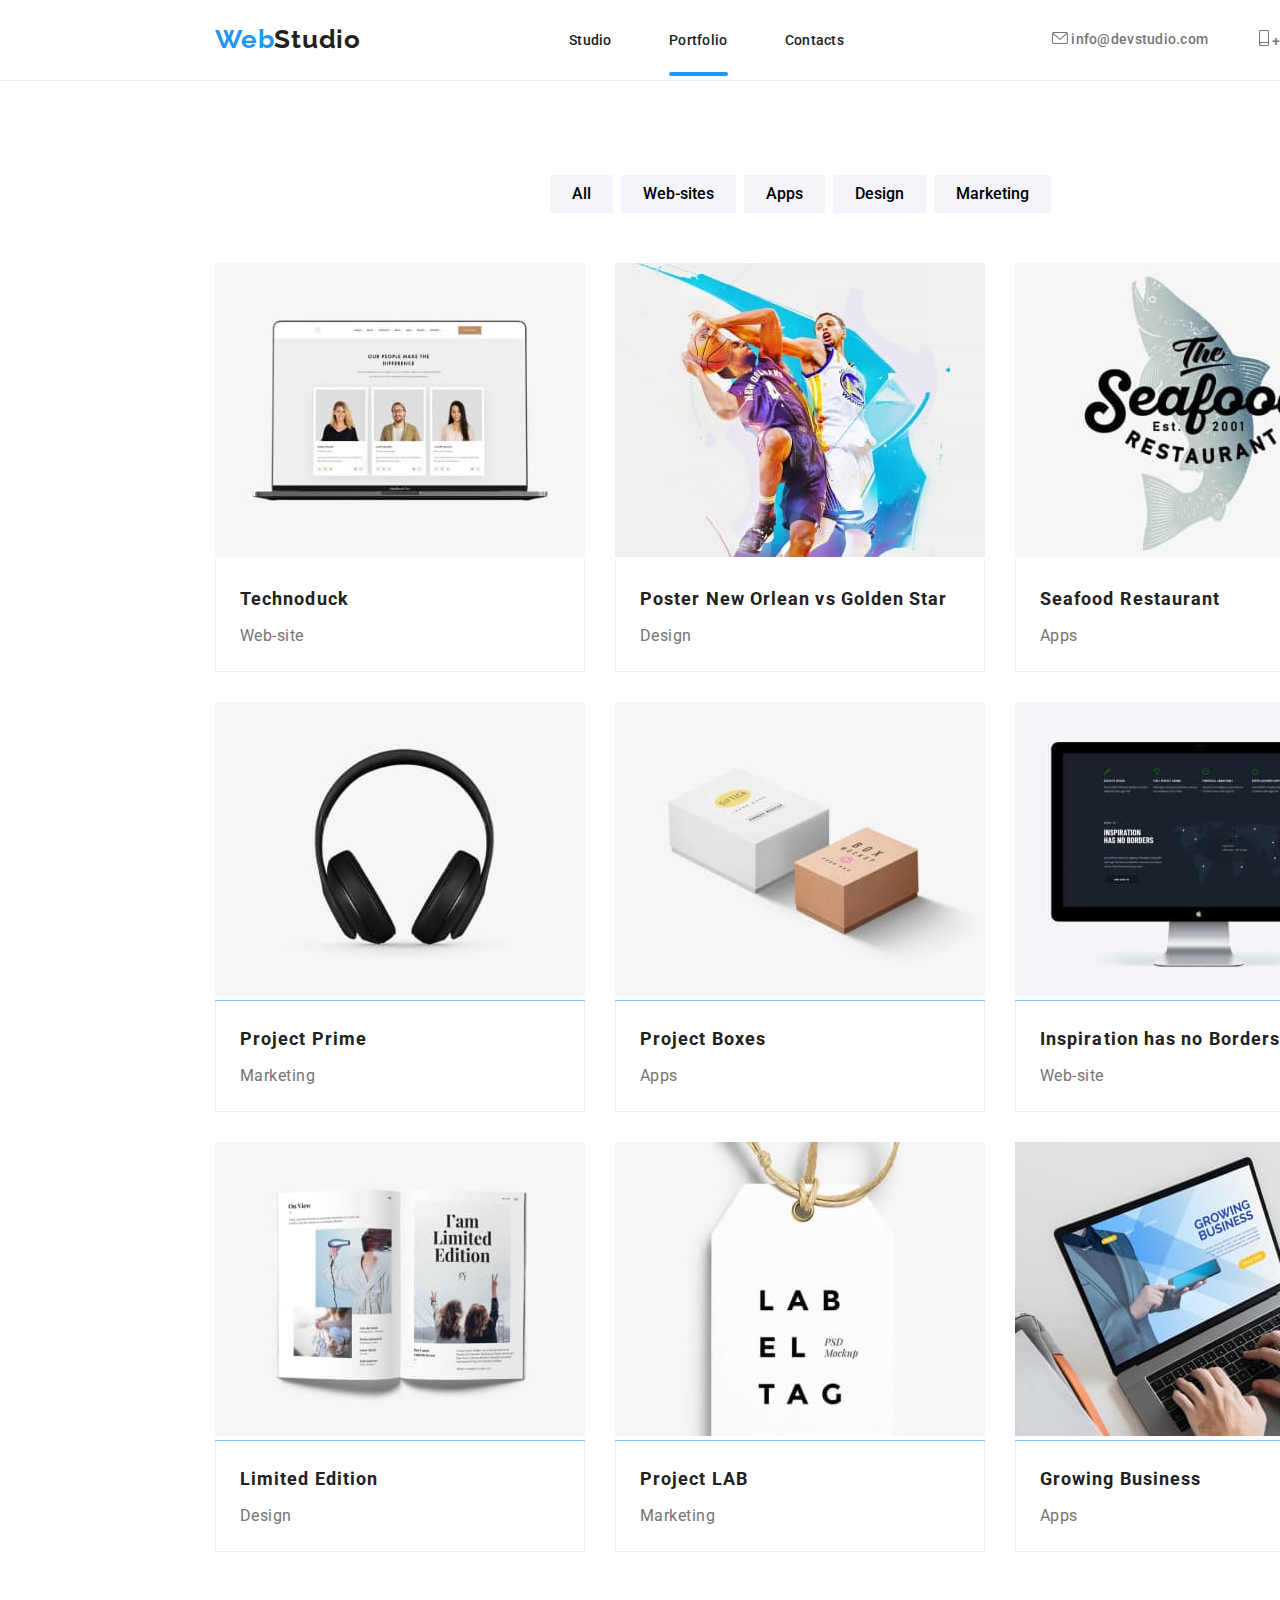
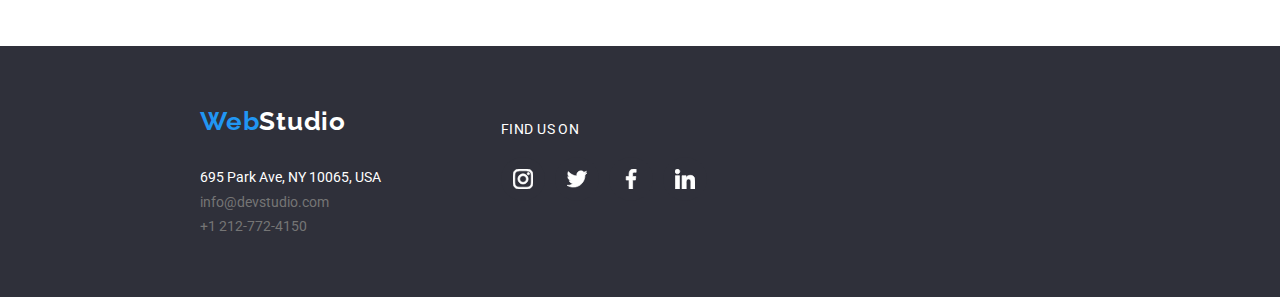
==== portfolio.html @ 9a45b326 "Initial commit" ====
<!DOCTYPE html>
<html lang="en">
  <head>
    <meta charset="UTF-8" />
    <meta name="viewport" content="width=device-width, initial-scale=1.0" />
    <title>Portofoliu</title>
    <!-- Normalizare stiluri/> -->

    <link
      rel="stylesheet"
      href="https://cdnjs.cloudflare.com/ajax/libs/modern-normalize/1.0.0/modern-normalize.min.css"
    />
    <!-- Import fonturi/> -->

    <link rel="preconnect" href="https://fonts.googleapis.com" />
    <link rel="preconnect" href="https://fonts.gstatic.com" crossorigin />
    <link
      href="https://fonts.googleapis.com/css2?family=Raleway:ital,wght@0,100..900;1,100..900&family=Roboto:ital,wght@0,100;0,300;0,400;0,500;0,700;0,900;1,100;1,300;1,400;1,500;1,700;1,900&display=swap"
      rel="stylesheet"
    />
    <!--Link la stiluri css /> -->

    <link rel="stylesheet" href="./css/style.css" />
  </head>
  <body>
    <!--header section-->

    <header class="header section">
      <div class="header container">
        <div class="header__logo">
          <a href="#"
            ><p><span>Web</span>Studio</p></a
          >
        </div>
        <nav class="header__navigation">
          <ul>
            <li><a href="./index.html">Studio</a></li>
            <li>
              <a href="./portfolio.html" class="active">Portfolio</a>
            </li>
            <li><a href="">Contacts</a></li>
          </ul>
        </nav>
        <div class="header__info">
          <div class="header__info__email">
            <a href="mailto:info@devstudio.com">
              <svg class="header__info_icon1">
                <use href="./images/icons.svg#icon-envelope" />
              </svg>
              info@devstudio.com</a
            >
          </div>
          <div class="header__info__tel">
            <a href="tel:+12127724150">
              <svg class="header__info_icon2">
                <use href="./images/icons.svg#icon-smartphone" />
              </svg>
              +1 212-772-4150</a
            >
          </div>
        </div>
      </div>
    </header>
    <!--portiune principala a paginii Portofoliu-->
    <main>
      <!-- Sectiunea principala a paginii portofoliu  -->
      <section class="portofoliu section">
        <!--Div cu activitatile din Portofoliu-->
        <div class="portofoliu">
          <!--div cu navigare-->
          <div class="portofoliu__navigare">
            <ul class="portofoliu__navigare__lista container">
              <li><button type="button">All</button></li>
              <li><button type="button">Web-sites</button></li>
              <li><button type="button">Apps</button></li>
              <li><button type="button">Design</button></li>
              <li><button type="button">Marketing</button></li>
            </ul>
          </div>
          <div class="portofoliu__exemple container">
            <!--Container 1: web-site Technoduck-->
            <div class="portofoliu__exemplu">
              <div class="portofoliu__exemplu__img">
                <img
                  src="./images/img_p1.jpg"
                  alt="website with 3 pictures"
                  width="370"
                  height="294"
                />
                <div class="portofoliu-overlay">
                  Technoduck is a state-of-the-art coronavirus distribution
                  platform. Companies use this platform for digital espionage
                  and attacks on competitors' secure servers.
                </div>
              </div>

              <p class="portofoliu__exemplu__nume">Technoduck</p>
              <p class="portofoliu__exemplu__tip">Web-site</p>
            </div>
            <!--Container 2: design - Poster-->
            <div class="portofoliu__exemplu">
              <div class="portofoliu__exemplu__img">
                <img
                  src="./images/img_p2.jpg"
                  alt="bastketball poster"
                  width="370"
                  height="294"
                />
                <div class="portofoliu-overlay">
                  Design - Poster New Orlean vs Golden Star
                </div>
              </div>
              <p class="portofoliu__exemplu__nume">
                Poster New Orlean vs Golden Star
              </p>
              <p class="portofoliu__exemplu__tip">Design</p>
            </div>
            <!--Container 3: Apps - restaurant -->
            <div class="portofoliu__exemplu">
              <div class="portofoliu__exemplu__img">
                <img
                  src="./images/img_p3.jpg"
                  alt="sigla Seafood Restaurant"
                  width="370"
                  height="294"
                />
                <div class="portofoliu-overlay">Apps Seafood Restaurant</div>
              </div>
              <p class="portofoliu__exemplu__nume">Seafood Restaurant</p>
              <p class="portofoliu__exemplu__tip">Apps</p>
            </div>

            <!-- <div class="portofoliu__exemplu">
              <div calss="portofoliu__exemplu__img">
                <img
                  src="./images/img_p3.jpg"
                  alt="sigla Seafood Restaurant"
                  width="370"
                  height="294"
                />
                <div class="portofoliu-overlay">Apps Seafood Restaurant</div>
              </div>
              <p class="portofoliu__exemplu__nume">Seafood Restaurant</p>
              <p class="portofoliu__exemplu__tip">Apps</p>
            </div> -->
            <!--Container 4: marketing-->
            <div class="portofoliu__exemplu">
              <div class="portofoliu__exemplu__img">
                <img
                  src="./images/img_p4.jpg"
                  alt="headset"
                  width="370"
                  height="294"
                />
                <div class="portofoliu-overlay">Marketing: Project Prime</div>
              </div>
              <p class="portofoliu__exemplu__nume">Project Prime</p>
              <p class="portofoliu__exemplu__tip">Marketing</p>
            </div>
            <!--Container 5: Apps - project boxes -->
            <div class="portofoliu__exemplu">
              <div class="portofoliu__exemplu__img">
                <img
                  src="./images/img_p5.jpg"
                  alt="boxes"
                  width="370"
                  height="294"
                />
                <div class="portofoliu-overlay">Apps: Project Boxes</div>
              </div>

              <p class="portofoliu__exemplu__nume">Project Boxes</p>
              <p class="portofoliu__exemplu__tip">Apps</p>
            </div>
            <!--Container 6: web-site inspiration has no borders-->
            <div class="portofoliu__exemplu">
              <div class="portofoliu__exemplu__img">
                <img
                  src="./images/img_p6.jpg"
                  alt="black screen with the website"
                  width="370"
                  height="294"
                />
                <div class="portofoliu-overlay">
                  web-site Inspiration has no Borders
                </div>
              </div>

              <p class="portofoliu__exemplu__nume">
                Inspiration has no Borders
              </p>
              <p class="portofoliu__exemplu__tip">Web-site</p>
            </div>
            <!--Container 7: design - leaflet-->

            <div class="portofoliu__exemplu">
              <div class="portofoliu__exemplu__img">
                <img
                  src="./images/img_p7.jpg"
                  alt="bastketball poster"
                  width="370"
                  height="294"
                />
                <div class="portofoliu-overlay">
                  Design - leaflet Limited Edition
                </div>
              </div>

              <p class="portofoliu__exemplu__nume">Limited Edition</p>
              <p class="portofoliu__exemplu__tip">Design</p>
            </div>

            <!-- <div class="portofoliu__exemplu">
              <div calss="portofoliu__exemplu__img">
                <img
                  src="./images/img_p7.jpg"
                  alt="bastketball poster"
                  width="370"
                  height="294"
                />
                <div class="portofoliu-overlay">
                  Design - leaflet : Limited Edition
                </div>
              </div>

              <p class="portofoliu__exemplu__nume">Limited Edition</p>
              <p class="portofoliu__exemplu__tip">Design</p>
            </div> -->

            <!--Container 8: marketing-->
            <div class="portofoliu__exemplu">
              <div class="portofoliu__exemplu__img">
                <img
                  src="./images/img_p8.jpg"
                  alt="tag with lab"
                  width="370"
                  height="294"
                />
                <div class="portofoliu-overlay">Marketing - Project LAB</div>
              </div>

              <p class="portofoliu__exemplu__nume">Project LAB</p>
              <p class="portofoliu__exemplu__tip">Marketing</p>
            </div>
            <!--Container 9: Apps - growing businesss -->
            <div class="portofoliu__exemplu">
              <div class="portofoliu__exemplu__img">
                <img
                  src="./images/img_p9.jpg"
                  alt="laptop with Apps"
                  width="370"
                  height="294"
                />
                <div class="portofoliu-overlay">Apps - Growing Business</div>
              </div>

              <p class="portofoliu__exemplu__nume">Growing Business</p>
              <p class="portofoliu__exemplu__tip">Apps</p>
            </div>
          </div>
        </div>
      </section>
    </main>
    <!--Footer section-->
    <footer class="footer section">
      <div class="footer container">
        <div class="footer__logo">
          <a href="#"
            ><p><span>Web</span>Studio</p></a
          >
        </div>
        <address class="footer__address">
          695 Park Ave, NY 10065, USA <br />
          <a href="mailto:info@devstudio.com">info@devstudio.com</a><br />
          <a href="tel:+12127724150">+1 212-772-4150</a>
        </address>
        <div class="footer__social">
          <p>FIND US ON</p>
          <ul class="footer__social__list">
            <li>
              <a href="">
                <svg class="footer_icon_social">
                  <use href="./images/icons.svg#icon-instagram" />
                </svg>
              </a>
            </li>
            <li>
              <a href="">
                <svg class="footer_icon_social">
                  <use href="./images/icons.svg#icon-twitter" />
                </svg>
              </a>
            </li>
            <li>
              <a href="">
                <svg class="footer_icon_social">
                  <use href="./images/icons.svg#icon-facebook" />
                </svg>
              </a>
            </li>
            <li>
              <a href="">
                <svg class="footer_icon_social">
                  <use href="./images/icons.svg#icon-linkedin" />
                </svg>
              </a>
            </li>
          </ul>
        </div>
      </div>
    </footer>
  </body>
</html>
---- css/style.css ----
:root {
    --blue: #2196F3;
    --white: #FFFFFF;
    --black: #212121;
    --gray: #757575;
    --black-background: #2F303A;
    --gray-background: #F5F4FA;
    --gray-icon: #afb1b8;
    --primary-font: 'Roboto', sans-serif;
    --secondary-font: 'Raleway', sans-serif;
}

* {
    margin: 0;
    padding: 0;
    box-sizing: border-box;
}

body {
    font-family: var(--primary-font);
    color: var(--black);
}

.section {
    width: 1600px;
    margin: 0 auto;
    padding: 94px 0;
}

.container {
    width: 1200px;
    display: flex;
    margin: auto;
}

/* Header section style*/
.header.section {
    width: 1600px;
    padding: 0;
    border-bottom: 1px solid #ECECEC;
}

.header.container {
    height: 80px;
    justify-content: space-between;
    align-items: center;
    padding: 0 15px;
}

.header__logo a,
.footer__logo a {
    font-family: var(--secondary-font);
    font-size: 26px;
    font-weight: 700;
    line-height: 1.2;
    letter-spacing: 0.03em;
    text-decoration: none;
}

.header__logo a {
    color: var(--black)
}

.header__logo span,
.footer__logo span {
    color: var(--blue)
}

.header__navigation ul {
    list-style: none;
    display: flex;
    width: 275px;
    justify-content: space-between;
}

.header__navigation a {
    color: var(--black);
    position: relative;
}

.header__info {
    display: flex;
    width: 333px;
    justify-content: space-between;
}

.header__navigation a,
.header__info a {
    text-decoration: none;
    font-weight: 500;
    font-size: 14px;
    line-height: 1.14;
    letter-spacing: 0.02em;
    transition-property: color;
    transition-duration: 250ms;
    transition-timing-function: cubic-bezier(0.4, 0, 0.2, 1);
}

.header__navigation a:hover,
.header__navigation a:focus {
    color: var(--blue);
}


.header__navigation a::after {
    content: "";
    height: 4px;
    width: 0%;
    border-radius: 20px;
    position: absolute;
    top: 20px;
    left: 0;
    background-color: var(--blue);
    transition-property: width;
    transition-duration: 250ms;
    transition-timing-function: cubic-bezier(0.4, 0, 0.2, 1);
}
.header__navigation .active::after {
    content: "";
    height: 4px;
    width: 100%;
    border-radius: 20px;
    position: absolute;
    top: 40px;
    left: 0;
    background-color: var(--blue);
   
}
.header__navigation a:hover::after,
.header__navigation a:focus::after,
.header__navigation a:active::after {
    width: 100%;
}


.header__info a {
    color: var(--gray);
}

.header__info_icon1 {
    width: 16px;
    height: 12px;
}

.header__info_icon2 {
    width: 10px;
    height: 16px;
}

.header__info__email a:hover,
.header__info__email a:focus {
    stroke: var(--blue);
    color: var(--blue);
}

.header__info__tel a:hover,
.header__info__tel a:focus {
    stroke: var(--blue);
    color: var(--blue);
}

/* Hero section style*/

.hero-section.section {
    background-color: #C4C4C4;
    background-image: linear-gradient(rgba(47, 48, 58, 0.4), rgba(47, 48, 58, 0.8)),
        url("../images/Img_bg_1.jpg");
}

.hero-section.container {
    height: 600px;
    text-align: center;
    flex-direction: column;
    justify-content: center;
    align-items: center;
    color: var(--white);

}

.hero-section__title {
    font-weight: 900;
    font-size: 44px;
    line-height: 1.4;
    letter-spacing: 0.06em;
}

.hero-section__service {
    font-weight: 700;
    font-size: 16px;
    line-height: 1.9;
    letter-spacing: 0.06em;
    background-color: var(--blue);
    color: var(--white);
    cursor: pointer;
    padding: 10px 20px;
    border: 0px;
}

.hero-section__service:hover,
.hero-section__service:focus {
    transform: scale(1.1);
}

/* WHAT WE DO section style*/

.we-do-section.section {
    background-color: var(--white);
}

.we-do-section__list.container {
    list-style: none;
    justify-content: space-between;
    width: 1170px;
    margin-bottom: 94px;

}

.we-do-section__benefits {
    width: 270px;
    height: 120px;
    background-color: var(--gray-background);
    display: flex;
    justify-content: center;
    align-items: center;
    margin-bottom: 30px;

}

.we-do-section__icon {
    width: 70px;
    height: 70px;
    /* width: 270px;
    height: 120px;
    padding: 100px 25px; */
}

.we-do-section__list h5 {
    font-size: 14px;
    font-weight: 700;
    line-height: 1.14;
    letter-spacing: 0.03em;
    margin-bottom: 10px;
}

.we-do-section__list p {
    font-size: 14px;
    line-height: 1.7;
    color: var(--gray);
    letter-spacing: 0.03em;
}

.we-do-section__title {
    font-weight: 700;
    font-size: 36px;
    color: var(--black);
    line-height: 1.2;
    letter-spacing: 0.03em;
    margin-bottom: 50px;
    text-align: center;
}

.we-do-section_images>img,
.team-section__card>img,
.portofoliu__exemplu>img {
    display: block;
    max-width: 100%;
    height: auto;
}

.we-do-section_images.container {
    display: flex;
    justify-content: space-between;
    align-items: center;
    width: 1170px;
    height: 294px;
    position: relative;
}

.imagine {
    position: absolute;
    top: 0;
    z-index: 1;
}

.we-do-section_images__bg-and-text {
    position: absolute;
    bottom: 0;
    width: 370px;
    height: 70px;
    background-color: #2F303ACC;
    font-weight: 700;
    font-size: 14px;
    color: var(--white);
    line-height: 1.2;
    letter-spacing: 0.03em;
    display: flex;
    justify-content: center;
    align-items: center;
    z-index: 2;
}

.one {
    left: 0;
}

.two {
    left: 400px;
}

.three {
    left: 800px;
}

/* OUR TEAM section style */

.team-section.section {
    background-color: var(--gray-background);
    height: 708px;
    text-align: center;
}

.team-section__title {
    font-weight: 700;
    font-size: 36px;
    line-height: 1.2;
    letter-spacing: 0.03em;
    margin-bottom: 50px;
}

.team-section__cards.container {
    width: 1170px;
    justify-content: center;
    gap: 30px;
    margin: auto;
}

.team-section__card {
    width: 270px;
    height: 428px;
    background: var(--white);
    border-radius: 0px 0px 4px 4px;
    box-shadow:
        0px 2px 1px 0px #00000033,
        0px 1px 1px 0px #00000024,
        0px 1px 3px 0px #0000001F;

}

.team-section__card__nume {
    font-weight: 500;
    font-size: 16px;
    line-height: 1.2;
    letter-spacing: 0.03em;
    margin-top: 30px;
    margin-bottom: 10px;
}

.team-section__card__job {
    font-size: 16px;
    line-height: 1.2;
    color: var(--gray);

}

.team-section__card__social {
    list-style: none;
    display: flex;
    justify-content: space-between;
    margin: 16px 32px 30px;

}

.team-section__card__social li {
    width: 44px;
    height: 44px;
    padding: 12px;
    background-color: var(--white);
    border-radius: 50%;
    transition-property: background-color, fill;
    transition-duration: 250ms;
    transition-timing-function: cubic-bezier(0.4, 0, 0.2, 1);
}

.icon_social {
    width: 20px;
    height: 20px;
    fill: var(--gray-icon)
}

.team-section__card__social li:hover,
.team-section__card__social li:focus {
    background-color: var(--blue);
}

.team-section__card__social li:hover .icon_social,
.team-section__card__social li:focus .icon_social {
    fill: var(--white);
}


/* OUR REGULAR CUSTOMERS Section Style */

.customer.section {
    /* height: 708px; */
    background-color: var(--white);
    text-align: center;
}

.customer__title {
    font-size: 36px;
    font-weight: 700;
    line-height: 1.2;
    letter-spacing: 0.03em;
    margin-bottom: 50px;
}

.customer_sigle.container {
    width: 1170px;
}

.customer__sigle__list {
    display: flex;
    list-style: none;
    gap: 30px;
}

.customer__sigla {
    width: 170px;
    height: 92px;
    display: flex;
    justify-content: center;
    padding: 16px 32px;
    margin-top: 60px;
    margin-bottom: 28px;
    border: 1px solid #AFB1B8;
    transition-property: border-color;
    transition-duration: 250ms;
    transition-timing-function: cubic-bezier(0.4, 0, 0.2, 1);
}

.customer_icon {
    fill: var(--gray-icon);
    transition-property: fill;
    transition-duration: 250ms;
    transition-timing-function: cubic-bezier(0.4, 0, 0.2, 1);
}

.customer__sigla:hover {
    border-color: var(--blue);
}

.customer__sigla:hover .customer_icon {
    fill: var(--blue);
}

/* Footer section style*/

.footer.section {
    padding: 0;
    background-color: var(--black-background);
    height: 251px;
}

.footer.container {
    height: 251px;
    flex-direction: column;
    justify-content: flex-start;
    flex-wrap: wrap;

}

.footer__logo {
    width: 140px;
    margin-top: 60px;
    margin-bottom: 28px;
}

.footer__logo a {
    color: var(--white);
}

.footer__address {
    width: 231px;
    height: 72px;
    color: var(--white);
    font-weight: 400;
    font-size: 14px;
    line-height: 1.75;
    font-style: normal;


}

.footer__address a {
    color: var(--white);
    text-decoration: none;
    cursor: pointer;
}

.footer__social {
    margin-top: 75px;
    margin-left: 70px;
    margin-right: 878px;
    display: flex;
    width: 206px;
    height: 80px;
    color: var(--white);
    flex-direction: column;
}

.footer__social__list {
    list-style: none;
    display: flex;
    justify-content: space-between;
    margin-top: 20px;

}

.footer__social__list li {
    width: 44px;
    height: 44px;
    padding: 12px;
    background-color: var(--black-background);
    border-radius: 50%;
    transition-property: background-color;
    transition-duration: 250ms;
    transition-timing-function: cubic-bezier(0.4, 0, 0.2, 1);
}

.footer_icon_social {
    width: 20px;
    height: 20px;
    fill: var(--white);
    stroke: white;
}

.footer__address a {
    color: var(--gray);
}

.footer__social p {
    font-size: 14px;
    font-weight: 700px;
    line-height: 1.17;
    letter-spacing: 0.03em;
}

.footer__social__list li:hover,
.footer__social__list li:focus {
    background-color: var(--blue);
}

/* PORTOFOLIU style */

.portofoliu.section {
    background-color: var(--white);
    margin: auto;

}

.portofoliu__navigare__lista.container {
    width: 1170px;
    justify-content: center;
    gap: 8px;
    list-style: none;
    margin-bottom: 50px;

}

/* butoanele de navigare*/
.portofoliu__navigare button {
    font-weight: 500;
    font-size: 16px;
    line-height: 1.6;
    text-align: center;
    background-color: var(--gray-background);
    cursor: pointer;
    padding: 6px 22px;
    border: 0px;
    transition-property: background-color, color, box-shadow;
    transition-duration: 250ms;
    transition-timing-function: cubic-bezier(0.4, 0, 0.2, 1);
}

.portofoliu__navigare button:hover,
.portofoliu__navigare button:focus {
    background-color: var(--blue);
    color: var(--white);
    box-shadow:
        0px 2px 2px 0px #0000001F,
        0px 1px 2px 0px #00000014,
        0px 3px 1px 0px #0000001A;
}

/* exemple din portofoliu*/

.portofoliu__exemple.container {
    width: 1170px;
    flex-wrap: wrap;
    justify-content: center;
    gap: 30px;
    margin: auto;
}

.portofoliu__exemplu__nume {
    font-weight: 700;
    font-size: 18px;
    line-height: 2;
    letter-spacing: 0.06em;
    padding-left: 24px;
    padding-top: 20px;
    padding-bottom: 4px;
    text-align: left;
    border-left: 1px solid #EEEEEE;
    border-right: 1px solid #EEEEEE;

}

.portofoliu__exemplu__img {
    position: relative;
    overflow: hidden;
}

.portofoliu-overlay {
    position: absolute;
    top: 0;
    left: 0;
    width: 100%;
    height: 100%;
    background-color: var(--blue);
    opacity: 0.9;
    color: var(--white);
    transform: translateY(100%);
    transition-duration: 500ms;
    display: flex;
    justify-content: center;
    align-items: center;
    text-align: center;


}

.portofoliu__exemplu:hover .portofoliu-overlay {
    transform: translateY(0%);
}

.portofoliu__exemplu__tip {
    /* font-weight: 400; */
    font-size: 16px;
    line-height: 1.9;
    color: var(--gray);
    letter-spacing: 0.03em;
    text-align: left;
    padding-left: 24px;
    padding-bottom: 20px;
    border-left: 1px solid #EEEEEE;
    border-right: 1px solid #EEEEEE;
    border-bottom: 1px solid #EEEEEE;
}

.portofoliu__exemplu:hover,
.portofoliu__exemplu:focus {
    box-shadow:
        1px 4px 6px 0px #00000029,
        0px 4px 4px 0px #0000000F,
        0px 1px 1px 0px #0000001F;
}

/* Style pentru MODAL */
.is-hidden {
    opacity: 0;
    visibility: hidden;
    pointer-events: none;

}

[data-modal] {
    background-color: #00000033;
    width: 100%;
    height: 100%;
    position: fixed;
    top: 0;
    left: 0;

}

[data-modal-content] {
    width: 528px;
    height: 581px;
    border-radius: 4px 0px 0px 0px;
    opacity: 1px;
    background-color: var(--white);
    position: absolute;
    top: 50%;
    left: 50%;
    transform: translate(-50%, -50%) scale(1);
    padding: 20px;
    transition-property: transform;
    transition-duration: 2s;
    /* transition-timing-function: linear; */
}

.is-hidden [data-modal-content] {
    transform: translate(-50%, -50%) scale(0.8);
}

[data-modal-close] {
    position: absolute;
    top: 8px;
    right: 8px;
    background-color: var(--white);
    width: 30px;
    height: 30px;
    border-width: 1px;
    border-radius: 50%;
    border-color: rgba(0, 0, 0, 0.1);
}

.buton-modal__X {
    width: 11px;
    height: 11px;



}
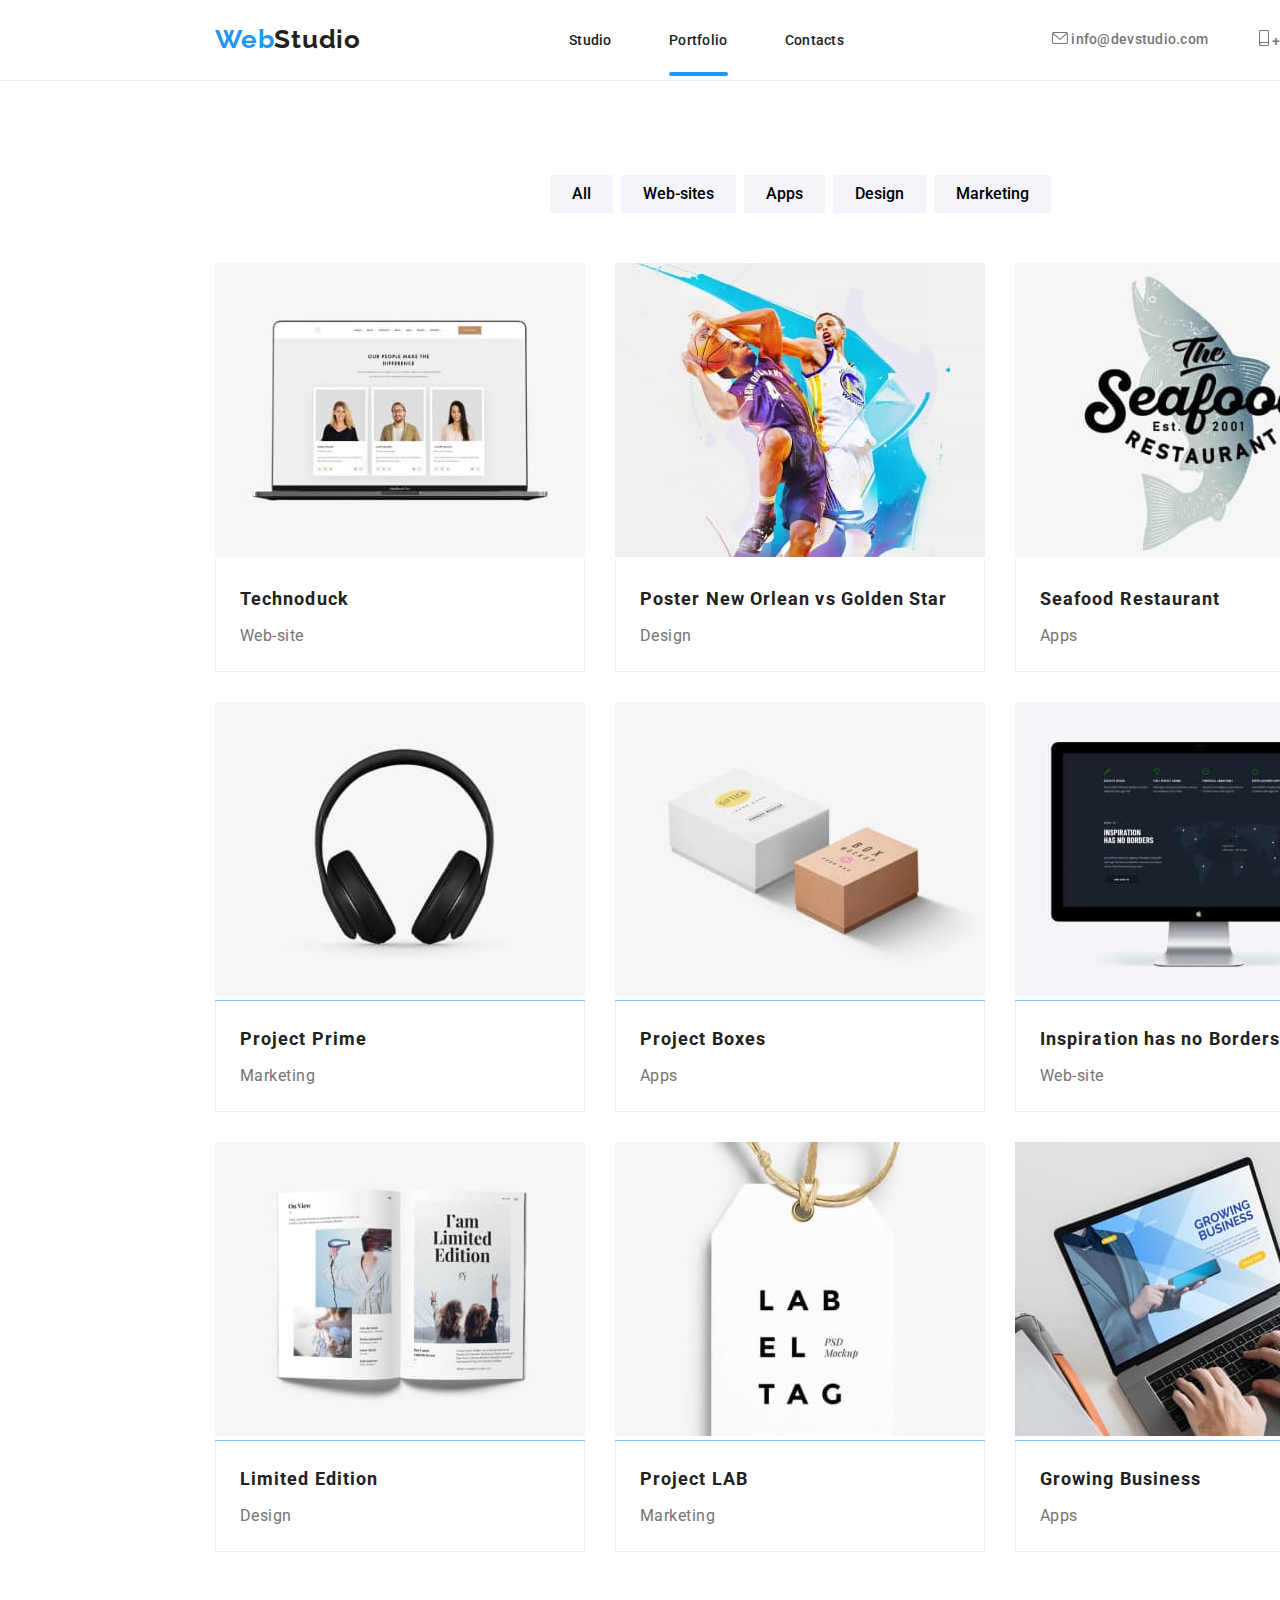
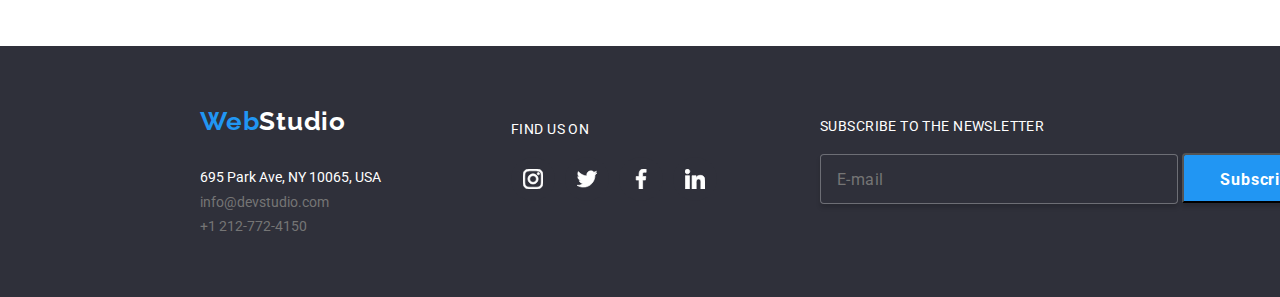
==== commit cecbb878: "finalizat fara check svg" ====
--- a/portfolio.html
+++ b/portfolio.html
@@ -130,20 +130,8 @@
               <p class="portofoliu__exemplu__tip">Apps</p>
             </div>
 
-            <!-- <div class="portofoliu__exemplu">
-              <div calss="portofoliu__exemplu__img">
-                <img
-                  src="./images/img_p3.jpg"
-                  alt="sigla Seafood Restaurant"
-                  width="370"
-                  height="294"
-                />
-                <div class="portofoliu-overlay">Apps Seafood Restaurant</div>
-              </div>
-              <p class="portofoliu__exemplu__nume">Seafood Restaurant</p>
-              <p class="portofoliu__exemplu__tip">Apps</p>
-            </div> -->
             <!--Container 4: marketing-->
+
             <div class="portofoliu__exemplu">
               <div class="portofoliu__exemplu__img">
                 <img
@@ -209,24 +197,6 @@
               <p class="portofoliu__exemplu__nume">Limited Edition</p>
               <p class="portofoliu__exemplu__tip">Design</p>
             </div>
-
-            <!-- <div class="portofoliu__exemplu">
-              <div calss="portofoliu__exemplu__img">
-                <img
-                  src="./images/img_p7.jpg"
-                  alt="bastketball poster"
-                  width="370"
-                  height="294"
-                />
-                <div class="portofoliu-overlay">
-                  Design - leaflet : Limited Edition
-                </div>
-              </div>
-
-              <p class="portofoliu__exemplu__nume">Limited Edition</p>
-              <p class="portofoliu__exemplu__tip">Design</p>
-            </div> -->
-
             <!--Container 8: marketing-->
             <div class="portofoliu__exemplu">
               <div class="portofoliu__exemplu__img">
@@ -261,7 +231,9 @@
         </div>
       </section>
     </main>
+
     <!--Footer section-->
+
     <footer class="footer section">
       <div class="footer container">
         <div class="footer__logo">
@@ -307,6 +279,25 @@
             </li>
           </ul>
         </div>
+        <div class="footer_formular">
+          <form class="footer_form">
+            <p>SUBSCRIBE TO THE NEWSLETTER</p>
+            <label type="email" name="email">
+              <input
+                class="footer_email"
+                type="email"
+                name="email"
+                placeholder="E-mail"
+              />
+              <button class="footer_btn" type="submit">
+                Subscribe
+                <svg class="footer_btn__icon">
+                  <use href="./images/icons1.svg#icon-Action" />
+                </svg>
+              </button>
+            </label>
+          </form>
+        </div>
       </div>
     </footer>
   </body>
--- a/css/style.css
+++ b/css/style.css
@@ -34,6 +34,7 @@
 }
 
 /* Header section style*/
+
 .header.section {
     width: 1600px;
     padding: 0;
@@ -194,6 +195,7 @@
     cursor: pointer;
     padding: 10px 20px;
     border: 0px;
+    border-radius: 4px;
 }
 
 .hero-section__service:hover,
@@ -492,7 +494,7 @@
 }
 
 .footer__address a {
-    color: var(--white);
+    color: var(--gray);
     text-decoration: none;
     cursor: pointer;
 }
@@ -500,11 +502,11 @@
 .footer__social {
     margin-top: 75px;
     margin-left: 70px;
-    margin-right: 878px;
+    margin-right: 93px;
+    margin-bottom: 86px;
     display: flex;
     width: 206px;
     height: 80px;
-    color: var(--white);
     flex-direction: column;
 }
 
@@ -534,21 +536,68 @@
     stroke: white;
 }
 
-.footer__address a {
-    color: var(--gray);
-}
-
-.footer__social p {
+
+.footer__social p,
+.footer_form p {
     font-size: 14px;
     font-weight: 700px;
     line-height: 1.17;
     letter-spacing: 0.03em;
+    color: var(--white);
 }
 
 .footer__social__list li:hover,
 .footer__social__list li:focus {
     background-color: var(--blue);
 }
+.footer_formular {
+    width: 570px;
+    height: 86px;
+    margin-top: 72px;
+    margin-bottom: 93px;
+    display: flex;
+    flex-direction: row;
+    /* flex-wrap: wrap; */
+    /* align-items: center; */
+}
+.footer_email {
+    width: 358px;
+    height: 50px;
+    font-size: 16px;
+    font-weight: 400;
+    line-height: 1.25;
+    letter-spacing: 0.03em;
+    text-align: left;
+    margin-top: 20px;
+    padding-left: 16px;
+    padding-top: 15px;
+    padding-bottom: 15px;
+    background-color: var(--black-background);
+    border-radius: 4px;
+    border: 1px solid rgba(255, 255, 255, 0.3);
+    box-shadow: 0px 4px 4px 0px rgba(0, 0, 0, 0.15);
+}
+.footer_btn {
+    width: 200px;
+    height: 50px;
+    font-size: 16px;
+    font-weight: 700;
+    line-height: 1.9;
+    letter-spacing: 0.06em;
+    color: var(--white);
+    text-align: center;
+    border-radius: 4px 0px 0px 0px;
+    background: var(--blue);
+    box-shadow: 0px 4px 4px 0px rgba(0, 0, 0, 0.15);
+    
+
+}
+.footer_btn svg {
+    width: 24px;
+    height: 24px;
+    margin-left: 15px;
+}
+
 
 /* PORTOFOLIU style */
 
@@ -667,6 +716,7 @@
 }
 
 /* Style pentru MODAL */
+
 .is-hidden {
     opacity: 0;
     visibility: hidden;
@@ -688,13 +738,13 @@
     width: 528px;
     height: 581px;
     border-radius: 4px 0px 0px 0px;
-    opacity: 1px;
+    opacity: 1;
     background-color: var(--white);
     position: absolute;
     top: 50%;
     left: 50%;
     transform: translate(-50%, -50%) scale(1);
-    padding: 20px;
+    padding: 40px;
     transition-property: transform;
     transition-duration: 2s;
     /* transition-timing-function: linear; */
@@ -719,7 +769,142 @@
 .buton-modal__X {
     width: 11px;
     height: 11px;
-
-
-
-}+    cursor: pointer;
+}
+.buton-modal__X:hover,
+.buton-modal__X:focus {
+    fill: var(--blue);
+}
+
+.modal-title {
+font-size: 20px;
+font-weight: 700;
+line-height: 1.2;
+letter-spacing: 0.03em;
+text-align: center;
+}
+
+.modal_form {
+    padding-top: 12px ;
+    display: flex;
+    flex-direction: column;
+    gap: 12px;
+
+
+}
+.modal_form__label {
+    display: flex;
+    flex-direction: column;
+    font-family: Roboto;
+    font-size: 12px;
+    font-weight: 400;
+    line-height: 1.12;
+    letter-spacing: 0.01em;
+    color: var(--gray);
+    position: relative;
+
+}
+.modal_form__icon {
+    position: absolute;
+    top: 30px;
+    left: 15px;
+    width: 12px;
+    height: 12px;
+}
+
+.modal_form__input {
+    outline: none;
+    margin-top: 4px;
+    border-radius: 4px;
+    height: 40px;
+    border: 1px solid #21212133;
+    padding-left: 30px;
+}
+
+.modal_form__comments {
+    outline: none;
+    height: 120px;
+    font-size: 12px;
+    font-weight: 400;
+    line-height: 1.12px;
+    letter-spacing: 0.01em;
+    padding: 12px 16px;
+    color: var(--gray) 50%;
+    border: 1px solid #21212133;
+    border-radius: 4px;
+
+}
+.modal_form_checked {
+    display: flex;
+    flex-direction: row;
+    align-items: center;
+    font-size: 14px;
+    font-weight: 400;
+    line-height: 1.7;
+    letter-spacing: 0.03em;
+    text-align: left;
+    justify-content: center;
+    gap: 10px;
+}
+
+.condition {
+    color: var(--blue);
+}
+
+.modal_form__input:hover,
+.modal_form__input:focus,
+.modal_form__comments:hover,
+.modal_form__comments:focus {
+    border-color: var(--blue);
+}
+.modal_form__input:hover+.modal_form__icon,
+.modal_form__input:focus+.modal_form__icon {
+    fill: var(--blue)
+}
+
+.modal_form__input.checkbox {
+    display: none;
+}
+.modal_check__label svg {
+    display: none;
+}
+
+.replace-checkbox svg {
+    width: 16px;
+    height: 15px;
+    position:absolute;
+    top:5px;
+    left:3px;
+}
+
+.modal_form__input.checkbox:checked + .modal_check__label svg {
+    display: block;
+    z-index: 2;
+   
+}
+.modal_form__input.checkbox:checked +.modal_box__label svg {
+    fill: var(--blue);
+    z-index: 1;
+
+}
+
+
+.modal_form__btn {
+    width: 200px;
+    height: 50px;
+    border: none;
+    border-radius: 4px;
+    opacity: 0px;
+    background-color: var(--blue);
+    box-shadow: 0px 4px 4px 0px #00000026;
+    color: var(--white);
+    margin: auto;
+    outline: none;
+    cursor: pointer;
+    font-size: 16px;
+    font-weight: 700;
+    line-height: 1.9;
+    letter-spacing: 0.06em;
+    text-align: center;
+}
+
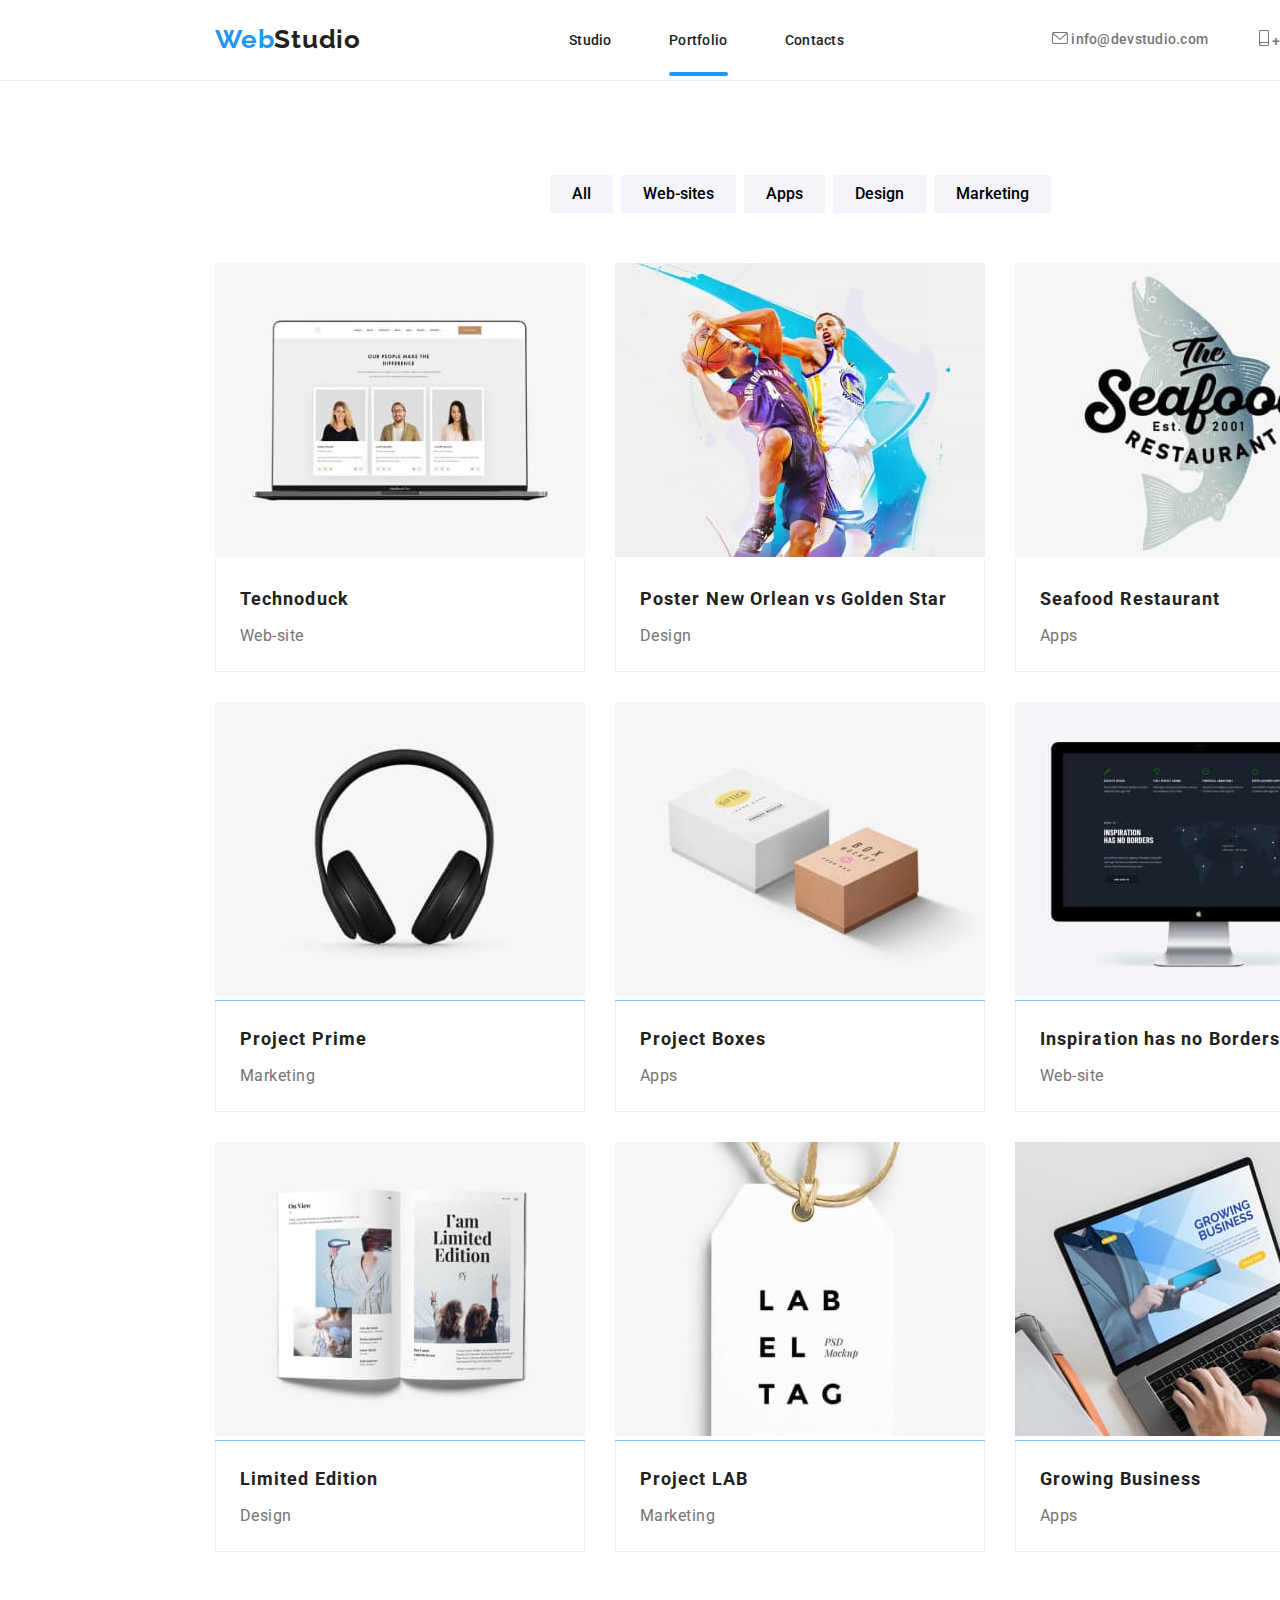
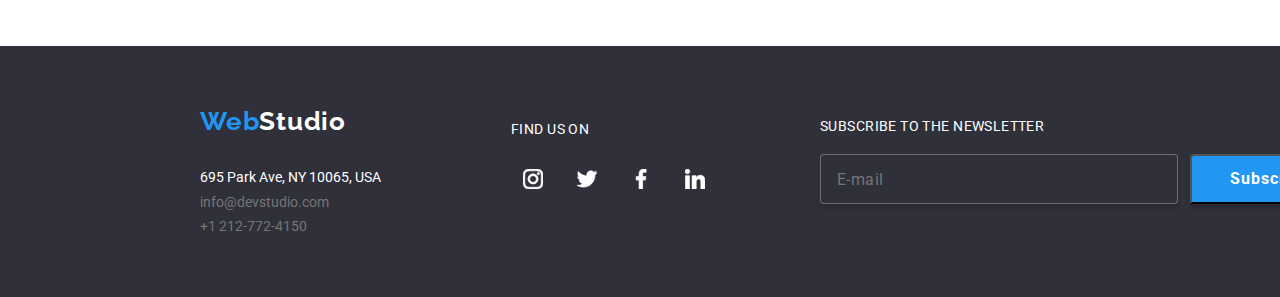
==== commit 8624dfd1: "bifa svg formular modal corectat" ====
--- a/portfolio.html
+++ b/portfolio.html
@@ -282,7 +282,7 @@
         <div class="footer_formular">
           <form class="footer_form">
             <p>SUBSCRIBE TO THE NEWSLETTER</p>
-            <label type="email" name="email">
+            <label type="email" name="email" class="footer_form__label">
               <input
                 class="footer_email"
                 type="email"
--- a/css/style.css
+++ b/css/style.css
@@ -557,8 +557,14 @@
     margin-bottom: 93px;
     display: flex;
     flex-direction: row;
-    /* flex-wrap: wrap; */
-    /* align-items: center; */
+}
+.footer_form__label {
+    display: flex;
+    flex-direction: raw;
+    justify-content: center;
+    align-items: center;
+    padding-top: 20px;
+    gap:12px;
 }
 .footer_email {
     width: 358px;
@@ -568,7 +574,7 @@
     line-height: 1.25;
     letter-spacing: 0.03em;
     text-align: left;
-    margin-top: 20px;
+    /* margin-top: 20px; */
     padding-left: 16px;
     padding-top: 15px;
     padding-bottom: 15px;
@@ -588,7 +594,11 @@
     text-align: center;
     border-radius: 4px 0px 0px 0px;
     background: var(--blue);
+    /* margin: 20px 0; */
     box-shadow: 0px 4px 4px 0px rgba(0, 0, 0, 0.15);
+    display: flex;
+    align-items: center;
+    justify-content: center;
     
 
 }
@@ -865,29 +875,32 @@
 .modal_form__input.checkbox {
     display: none;
 }
+.modal_check__label {
+    position: relative;
+    width: 16px;
+    height: 16px;
+    border: 2px solid var(--black);
+    border-radius: 2px;
+}
+
+.modal_form__input.checkbox:checked +.replace-checkbox {
+    background-color: var(--blue);
+    border-color: var(--blue);
+} 
 .modal_check__label svg {
-    display: none;
-}
-
-.replace-checkbox svg {
+    position: absolute;
     width: 16px;
     height: 15px;
-    position:absolute;
-    top:5px;
-    left:3px;
+    top: -1px;
+    left:0px;
+    display: none;
+    fill: var(--white);
+    
 }
 
 .modal_form__input.checkbox:checked + .modal_check__label svg {
     display: block;
-    z-index: 2;
-   
-}
-.modal_form__input.checkbox:checked +.modal_box__label svg {
-    fill: var(--blue);
-    z-index: 1;
-
-}
-
+}
 
 .modal_form__btn {
     width: 200px;
